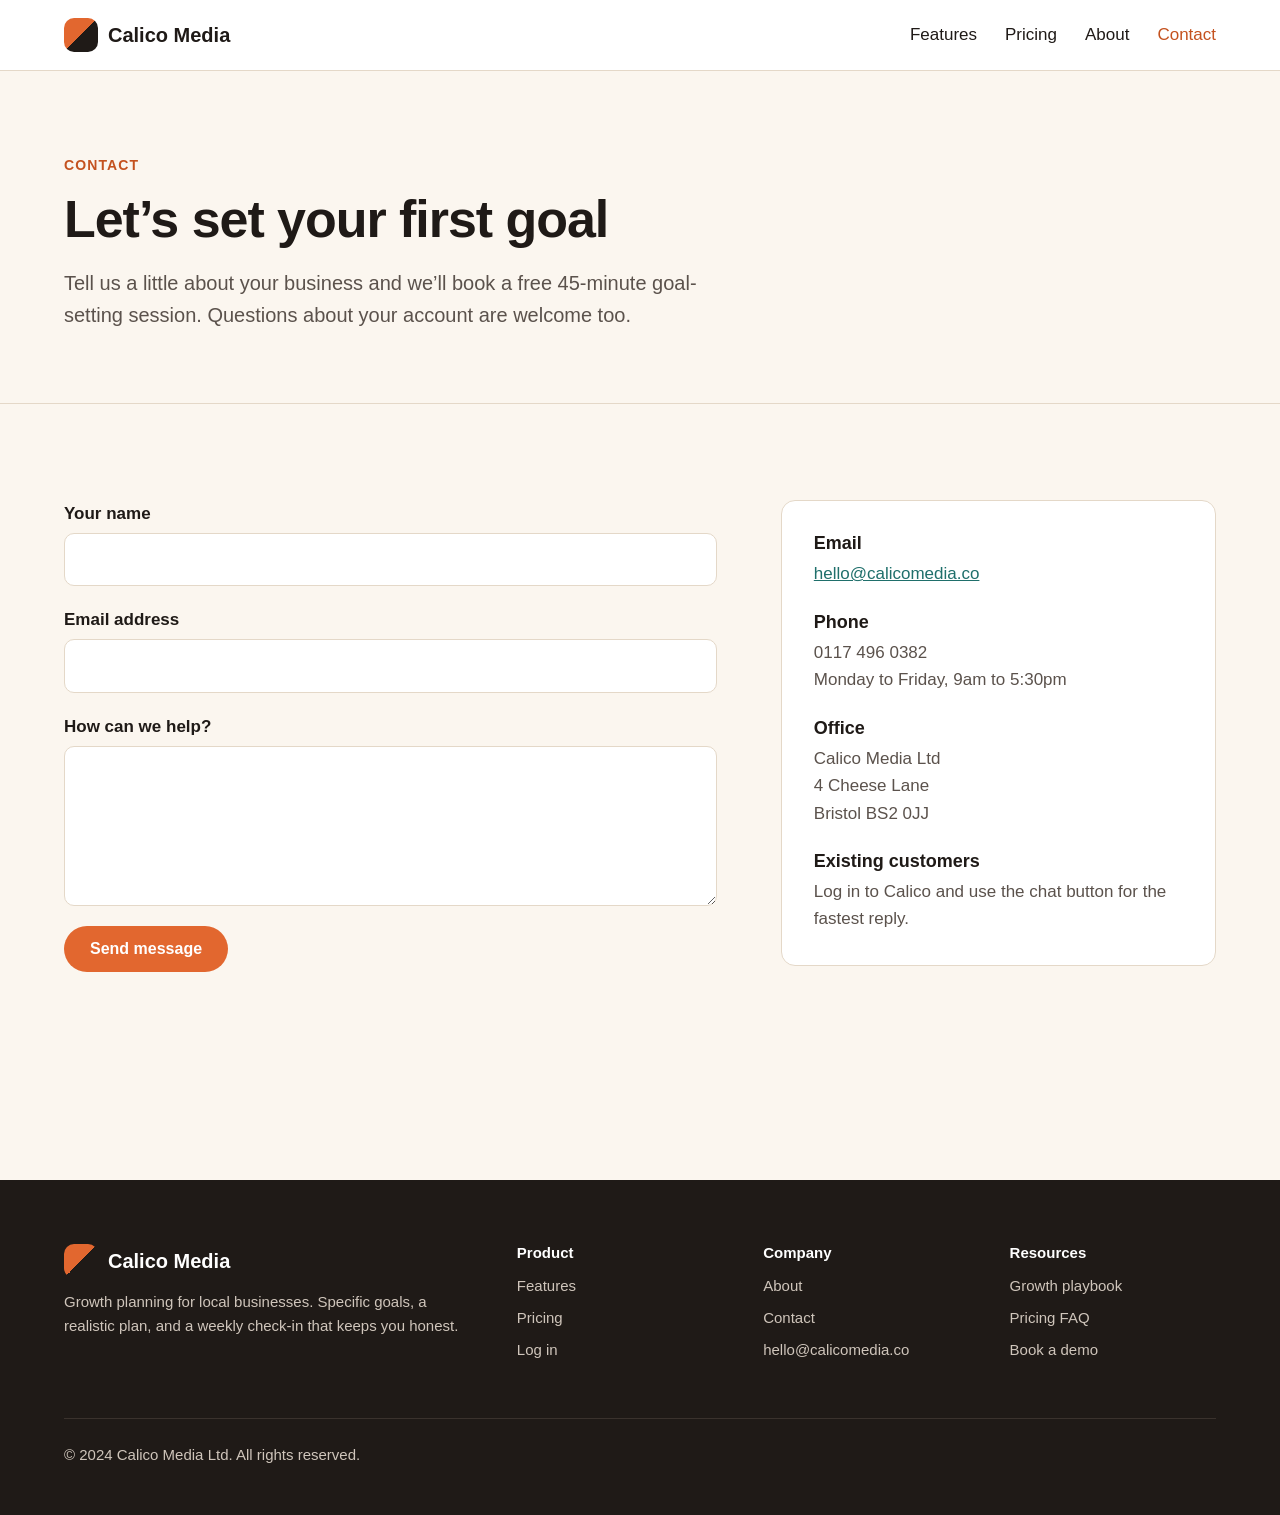
==== public/contact.html @ 4be9b362 "updated" ====
<!DOCTYPE html>
<html lang="en">
<head>
  <meta charset="utf-8">
  <meta name="viewport" content="width=device-width, initial-scale=1">
  <title>Contact | Calico Media</title>
  <meta name="description" content="Book a demo or ask us a question. We reply within one business day.">
  
  <link rel="stylesheet" href="css/styles.css">
</head>
<body>
  <header class="site-header">
    <div class="container">
      <a class="logo" href="index.html"><span class="logo-mark"></span>Calico Media</a>
      <nav aria-label="Main">
        <ul class="nav-links">
          <li><a href="features.html">Features</a></li>
          <li><a href="pricing.html">Pricing</a></li>
          <li><a href="about.html">About</a></li>
          <li><a href="contact.html" aria-current="page">Contact</a></li>
        </ul>
      </nav>
    </div>
  </header>

  <main>
    <section class="page-header">
      <div class="container">
        <span class="eyebrow">Contact</span>
        <h1>Let&rsquo;s set your first goal</h1>
        <p class="lead">Tell us a little about your business and we&rsquo;ll book a free 45-minute goal-setting session. Questions about your account are welcome too.</p>
      </div>
    </section>

    <section class="section">
      <div class="container contact-layout">
        <form class="contact-form" id="contact-form" action="/contact" method="post">
          <label for="name">Your name</label>
          <input type="text" id="name" name="name" required>

          <label for="email">Email address</label>
          <input type="email" id="email" name="email" required>

          <label for="message">How can we help?</label>
          <textarea id="message" name="message" required></textarea>

          <button class="btn" type="submit">Send message</button>
          <p class="form-status" id="form-status" role="status"></p>
        </form>

        <aside class="contact-aside">
          <h3>Email</h3>
          <p><a href="mailto:hello@calicomedia.co">hello@calicomedia.co</a></p>
          <h3>Phone</h3>
          <p>0117 496 0382<br>Monday to Friday, 9am to 5:30pm</p>
          <h3>Office</h3>
          <p>Calico Media Ltd<br>4 Cheese Lane<br>Bristol BS2 0JJ</p>
          <h3>Existing customers</h3>
          <p>Log in to Calico and use the chat button for the fastest reply.</p>
        </aside>
      </div>
    </section>
  </main>

  <footer class="site-footer">
    <div class="container">
      <div class="footer-grid">
        <div>
          <a class="logo" href="index.html"><span class="logo-mark"></span>Calico Media</a>
          <p>Growth planning for local businesses. Specific goals, a realistic plan, and a weekly check-in that keeps you honest.</p>
        </div>
        <div>
          <h4>Product</h4>
          <ul>
            <li><a href="features.html">Features</a></li>
            <li><a href="pricing.html">Pricing</a></li>
            <li><a href="https://app.calicomedia.co/login">Log in</a></li>
          </ul>
        </div>
        <div>
          <h4>Company</h4>
          <ul>
            <li><a href="about.html">About</a></li>
            <li><a href="contact.html">Contact</a></li>
            <li><a href="mailto:hello@calicomedia.co">hello@calicomedia.co</a></li>
          </ul>
        </div>
        <div>
          <h4>Resources</h4>
          <ul>
            <li><a href="index.html#playbook">Growth playbook</a></li>
            <li><a href="pricing.html#faq">Pricing FAQ</a></li>
            <li><a href="contact.html">Book a demo</a></li>
          </ul>
        </div>
      </div>
      <div class="footer-bottom">
        <p>&copy; 2024 Calico Media Ltd. All rights reserved.</p>
      </div>
    </div>
  </footer>
  <script src="js/contact.js"></script>
</body>
</html>
---- public/css/styles.css ----
/* Calico Media marketing site */

:root {
  --ink: #1f1a17;
  --ink-soft: #5b524c;
  --cream: #fbf6ef;
  --sand: #f1e7da;
  --white: #ffffff;
  --orange: #e2672f;
  --orange-dark: #c4521f;
  --teal: #1f6f6b;
  --line: #e4d8c8;
  --radius: 14px;
}

*,
*::before,
*::after {
  box-sizing: border-box;
}

@font-face {
    font-family: 'Inter';
    src: url('./fonts/Inter-Regular.ttf') format('truetype');
    font-weight: 400; /* Regular */
    font-style: normal;
}

@font-face {
    font-family: 'Inter';
    src: url('./fonts/Inter-Bold.ttf') format('truetype');
    font-weight: 700; /* Bold */
    font-style: normal;
}

@font-face {
    font-family: 'Segoe UI';
    src: url('./fonts/SegoeUI.ttf') format('truetype');
    font-weight: 400; /* Regular */
    font-style: normal;
}

@font-face {
    font-family: 'Segoe UI';
    src: url('./fonts/SegoeUI-Bold.ttf') format('truetype');
    font-weight: 700; /* Bold */
    font-style: normal;
}

body {
  max-width: 100%;
  overflow-x: hidden;
  padding: 0;
  margin: 0;
  font-family: 'Inter', 'Segoe UI', sans-serif;
  font-weight: 400;
  font-size: 17px;
  line-height: 1.6;
  color: var(--ink);
  background: var(--cream);
}

h1,
h2,
h3,
h4 {
  font-family: 'Segoe UI', sans-serif;
  font-weight: 700;
  line-height: 1.2;
  margin: 0 0 16px;
}

h1 {
  font-size: 52px;
  letter-spacing: -0.02em;
}

h2 {
  font-size: 38px;
  letter-spacing: -0.01em;
}

h3 {
  font-size: 22px;
}

p {
  margin: 0 0 16px;
}

a {
  color: var(--teal);
}

img {
  max-width: 100%;
  height: auto;
  display: block;
}

.container {
  
  max-width: 1200px;
  margin: 0 auto;
  padding: 0 24px;
}

.section {
  padding: 96px 0;
}

.section--sand {
  background: var(--sand);
}

.eyebrow {
  display: inline-block;
  font-size: 14px;
  font-weight: 700;
  letter-spacing: 0.08em;
  text-transform: uppercase;
  color: var(--orange-dark);
  margin-bottom: 12px;
}

.lead {
  font-size: 20px;
  color: var(--ink-soft);
  max-width: 640px;
}

.section-intro {
  max-width: 680px;
  margin-bottom: 48px;
}

.btn {
  display: inline-block;
  padding: 14px 26px;
  border-radius: 999px;
  background: var(--orange);
  color: var(--white);
  font-weight: 700;
  text-decoration: none;
  border: 0;
  font-size: 16px;
  font-family: inherit;
  cursor: pointer;
}

.btn:hover {
  background: var(--orange-dark);
}

.btn--ghost {
  background: transparent;
  color: inherit;
  box-shadow: inset 0 0 0 2px currentColor;
}

.btn--ghost:hover {
  background: rgba(255, 255, 255, 0.1);
}

/* Header */

.site-header {
  background: var(--white);
  border-bottom: 1px solid var(--line);
}

.site-header .container {
  display: flex;
  flex-wrap: wrap;
  align-items: center;
  justify-content: space-between;
  gap: 12px 32px;
  padding-top: 18px;
  padding-bottom: 18px;
}

.logo {
  display: flex;
  align-items: center;
  gap: 10px;
  flex-shrink: 0;
  font-size: 20px;
  font-weight: 700;
  color: var(--ink);
  text-decoration: none;
}

.logo-mark {
  width: 34px;
  height: 34px;
  border-radius: 10px;
  background: linear-gradient(135deg, var(--orange) 0%, var(--orange) 50%, var(--ink) 50%, var(--ink) 100%);
}

.nav-links {
  display: flex;
  flex-wrap: wrap;
  align-items: center;
  
  gap: 8px 28px;
  list-style: none;
  margin: 0;
  padding: 0;
}

.nav-links a {
  color: var(--ink);
  text-decoration: none;
  white-space: nowrap;
}

.nav-links a:hover,
.nav-links a[aria-current='page'] {
  color: var(--orange-dark);
}

.site-header--home {
  background: var(--ink);
  border-bottom: 0;
}

.site-header--home .logo,
.site-header--home .nav-links a {
  color: var(--white);
}

.site-header--home .logo-mark {
  background: linear-gradient(135deg, var(--orange) 0%, var(--orange) 50%, var(--white) 50%, var(--white) 100%);
}

.site-header--home .container {
  flex-wrap: wrap;
}

.site-header--home nav {
  min-width: 0;
}

.site-header--home .nav-links {
  flex-wrap: wrap;
  gap: 0;
}

.site-header--home .nav-links li {
  min-width: 0;
}

.site-header--home .nav-links a {
  display: block;
  padding: 0 14px;
  white-space: nowrap;
}

.site-header--home .nav-links li:last-child {
  flex-shrink: 0;
}

.site-header--home .nav-links .btn {
  margin-left: 12px;
  padding: 10px 20px;
}

/* Home hero */

.hero {
  background: var(--ink);
  color: var(--white);
  padding: 56px 0 88px;
}

.hero-inner {
  display: flex;
  align-items: center;
  gap: 56px;
  flex-direction: column-reverse;
}

.hero-text {
  flex: 1;
}

.hero-text .lead {
  color: #d9cfc5;
}

.hero-actions {
  display: flex;
  flex-wrap: wrap;
  gap: 12px;
  margin-top: 32px;
}

.hero-media {
  max-width: 600px;
  flex-shrink: 1;
  width: 100%;
}

.hero-image {
  width: 100%;
  aspect-ratio: 4 / 3;
  object-fit: cover;
  border-radius: var(--radius);
  display: block;
}

/* Trust strip */

.trust {
  padding: 40px 0;
  border-bottom: 1px solid var(--line);
  text-align: center;
}

.trust p {
  color: var(--ink-soft);
  font-size: 15px;
}

.trust-list {
  display: flex;
  flex-wrap: wrap;
  justify-content: center;
  gap: 12px 40px;
  list-style: none;
  margin: 0;
  padding: 0;
  font-weight: 700;
  font-size: 18px;
  color: #8a7d72;
}

/* Steps */

.steps {
  display: grid;
  grid-template-columns: repeat(auto-fit, minmax(240px, 1fr));
  gap: 24px;
}

.step {
  background: var(--white);
  border: 1px solid var(--line);
  border-radius: var(--radius);
  padding: 32px;
}

.step-number {
  display: inline-flex;
  align-items: center;
  justify-content: center;
  width: 40px;
  height: 40px;
  border-radius: 50%;
  background: var(--sand);
  color: var(--orange-dark);
  font-weight: 700;
  margin-bottom: 16px;
}

/* Check list */

.check-list {
  list-style: none;
  margin: 24px 0 0;
  padding: 0;
}

.check-list li {
  position: relative;
  padding-left: 32px;
  margin-bottom: 14px;
}

.check-list li::before {
  content: '';
  position: absolute;
  left: 0;
  top: 6px;
  width: 16px;
  height: 16px;
  border-radius: 50%;
  background: var(--teal);
  box-shadow: inset 0 0 0 4px #cfe6e4;
}

/* FAQ */

.faq {
  max-width: 820px;
}

.faq details {
  border-top: 1px solid var(--line);
  padding: 20px 0;
}

.faq details:last-child {
  border-bottom: 1px solid var(--line);
}

.faq summary {
  font-weight: 700;
  font-size: 19px;
  cursor: pointer;
}

.faq details p {
  margin-top: 12px;
  color: var(--ink-soft);
}

/* Feature rows */

.feature-row {
  display: grid;
  grid-template-columns: 1fr 1fr;
  gap: 64px;
  align-items: center;
  margin-bottom: 96px;
}

.feature-row:last-child {
  margin-bottom: 0;
}

.feature-row--reverse .feature-media {
  order: 2;
}

.feature-media img {
  display: block;
  width: 100%;
  aspect-ratio: 4 / 3;
  object-fit: cover;
  border-radius: var(--radius);
}

/* Playbook */

 .playbook-grid {
  display: grid;
  grid-template-columns: repeat(auto-fit, minmax(300px, 1fr));
  gap: 28px;
}


/* Card grid */

.card-grid {
  display: grid;
  grid-template-columns: repeat(3, 1fr);
  gap: 28px;
}

.card {
  background: var(--white);
  border: 1px solid var(--line);
  border-radius: var(--radius);
  overflow: hidden;
}

.card img {
  display: block;
  width: 100%;
  aspect-ratio: 16 / 10;
  object-fit: cover;
}

.card-body {
  padding: 24px 28px 28px;
}

.card-body p {
  color: var(--ink-soft);
}

.card-tag {
  font-size: 13px;
  font-weight: 700;
  text-transform: uppercase;
  letter-spacing: 0.06em;
  color: var(--teal);
}

.icon-dot {
  width: 44px;
  height: 44px;
  border-radius: 12px;
  background: var(--sand);
  margin-bottom: 18px;
  position: relative;
}

.icon-dot::after {
  content: '';
  position: absolute;
  inset: 13px;
  border-radius: 50%;
  background: var(--orange);
}

/* CTA band */

.cta-band {
  background: var(--ink);
  color: var(--white);
  border-radius: 24px;
  overflow: hidden;
}

.cta-band img {
  display: block;
  width: 100%;
  aspect-ratio: 21 / 8;
  object-fit: cover;
}

.cta-body {
  padding: 48px;
  display: flex;
  flex-wrap: wrap;
  align-items: center;
  justify-content: space-between;
  gap: 24px;
}

.cta-body h2 {
  margin: 0;
  max-width: 620px;
}

/* Page header (inner pages) */

.page-header {
  padding: 80px 0 56px;
  border-bottom: 1px solid var(--line);
}

/* Pricing */

.pricing-grid {
  display: grid;
  grid-template-columns: repeat(auto-fit, minmax(260px, 1fr));
  gap: 24px;
  align-items: stretch;
}

.pricing-card {
  background: var(--white);
  border: 1px solid var(--line);
  border-radius: var(--radius);
  padding: 36px 32px;
  display: flex;
  flex-direction: column;
}

.pricing-card--featured {
  border: 2px solid var(--orange);
  box-shadow: 0 24px 48px rgba(226, 103, 47, 0.14);
}

.plan-badge {
  align-self: flex-start;
  font-size: 13px;
  font-weight: 700;
  background: var(--orange);
  color: var(--white);
  border-radius: 999px;
  padding: 4px 12px;
  margin-bottom: 16px;
}

.price {
  font-size: 48px;
  font-weight: 700;
  margin: 8px 0 4px;
}

.price small {
  font-size: 17px;
  font-weight: 400;
  color: var(--ink-soft);
}

.pricing-card .check-list {
  flex: 1;
  margin-bottom: 28px;
}

.pricing-card .btn {
  text-align: center;
}

.pricing-note {
  margin-top: 32px;
  color: var(--ink-soft);
  font-size: 15px;
}

/* About */

.stats {
  display: grid;
  grid-template-columns: repeat(auto-fit, minmax(160px, 1fr));
  gap: 16px;
}

.stat {
  background: var(--white);
  border: 1px solid var(--line);
  border-radius: var(--radius);
  padding: 28px 20px;
}

.stat-number {
  display: block;
  font-size: 48px;
  font-weight: 700;
  color: var(--orange-dark);
}

.stat-label {
  display: block;
  font-size: 15px;
  color: var(--ink-soft);
}

.prose {
  max-width: 720px;
}

.team-grid {
  display: grid;
  grid-template-columns: repeat(auto-fit, minmax(220px, 1fr));
  gap: 24px;
}

.person {
  background: var(--white);
  border: 1px solid var(--line);
  border-radius: var(--radius);
  padding: 28px;
}

.avatar {
  width: 56px;
  height: 56px;
  border-radius: 50%;
  background: var(--sand);
  color: var(--orange-dark);
  display: flex;
  align-items: center;
  justify-content: center;
  font-weight: 700;
  margin-bottom: 16px;
}

.person p {
  color: var(--ink-soft);
  font-size: 15px;
  margin: 0;
}

/* Contact */

.contact-layout {
  display: grid;
  grid-template-columns: 3fr 2fr;
  gap: 64px;
}

.contact-form label {
  display: block;
  font-weight: 700;
  margin-bottom: 6px;
}

.contact-form input,
.contact-form textarea {
  display: block;
  width: 100%;
  font: inherit;
  padding: 12px 14px;
  border: 1px solid var(--line);
  border-radius: 10px;
  background: var(--white);
  margin-bottom: 20px;
}

.contact-form textarea {
  min-height: 160px;
  resize: vertical;
}

.form-status {
  margin-top: 16px;
  font-weight: 700;
}

.form-status--success {
  color: var(--teal);
}

.form-status--error {
  color: #b3261e;
}

.contact-aside {
  background: var(--white);
  border: 1px solid var(--line);
  border-radius: var(--radius);
  padding: 32px;
  align-self: start;
}

.contact-aside h3 {
  font-size: 18px;
  margin-top: 24px;
  margin-bottom: 6px;
}

.contact-aside h3:first-child {
  margin-top: 0;
}

.contact-aside p {
  color: var(--ink-soft);
  margin: 0;
}

/* Footer */

.site-footer {
  background: var(--ink);
  color: #cfc5bb;
  padding: 64px 0 32px;
  margin-top: 96px;
  font-size: 15px;
}

.footer-grid {
  display: grid;
  grid-template-columns: 2fr 1fr 1fr 1fr;
  gap: 40px;
}

.site-footer h4 {
  color: var(--white);
  font-size: 15px;
  margin-bottom: 12px;
}

.site-footer ul {
  list-style: none;
  margin: 0;
  padding: 0;
}

.site-footer li {
  margin-bottom: 8px;
}

.site-footer a {
  color: #cfc5bb;
  text-decoration: none;
}

.site-footer a:hover {
  color: var(--white);
}

.site-footer .logo {
  color: var(--white);
  margin-bottom: 12px;
}

.footer-bottom {
  border-top: 1px solid #3a322d;
  margin-top: 48px;
  padding-top: 24px;
}

@media (max-width: 950px) {
  .nav-links {
    
    gap: 15px;
    padding: 15px 20px;
  }
}

@media (max-width: 768px) {
  h1 {
    font-size: 40px;
  }

  h2 {
    font-size: 30px;
  }

  .section {
    padding: 64px 0;
  }

  .feature-row {
    grid-template-columns: 1fr;
    gap: 32px;
    margin-bottom: 64px;
  }

  .feature-row--reverse .feature-media {
    order: 0;
  }

  .card-grid {
    grid-template-columns: repeat(2, 1fr);
  }

  .contact-layout {
    grid-template-columns: 1fr;
    gap: 40px;
  }

  .footer-grid {
    grid-template-columns: 1fr 1fr;
  }
}
/*
@media (max-width: 600px) {
   .playbook-grid {
    grid-template-columns: 1fr;
  }
}
*/

@media (max-width: 480px) {
  body {
    overflow-x: hidden;
  }


  
  h1 {
    font-size: 34px;
  }

  .card-grid {
    
    grid-template-columns: 1fr;
  }

  
  .cta-body {
    padding: 32px 24px;
  }

  .footer-grid {
    grid-template-columns: 1fr;
  }

}
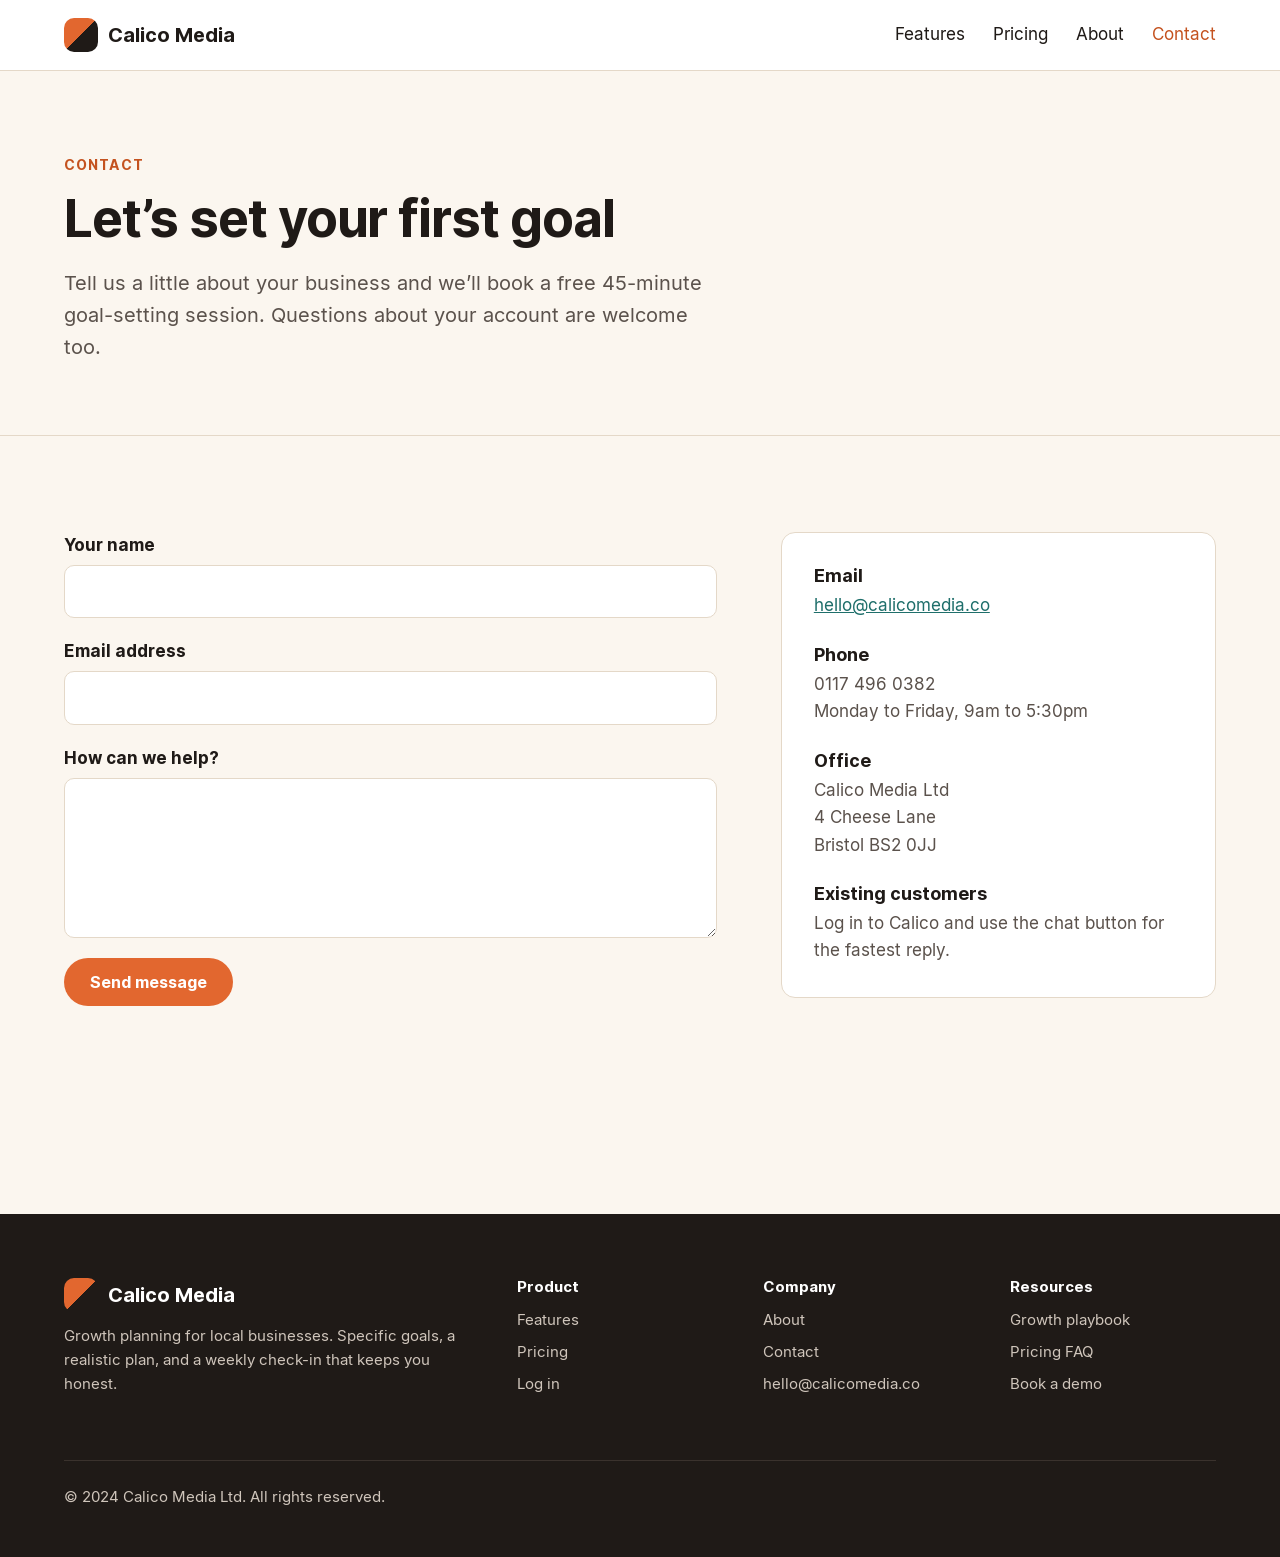
==== commit e3bae99b: "updated javascript" ====
--- a/public/contact.html
+++ b/public/contact.html
@@ -5,7 +5,9 @@
   <meta name="viewport" content="width=device-width, initial-scale=1">
   <title>Contact | Calico Media</title>
   <meta name="description" content="Book a demo or ask us a question. We reply within one business day.">
-  
+  <link rel="preconnect" href="https://fonts.googleapis.com">
+  <link rel="preconnect" href="https://fonts.gstatic.com" crossorigin>
+  <link href="https://fonts.googleapis.com/css2?family=Inter:wght@100;200;300;400;500;600;700;800;900&display=swap" rel="stylesheet">
   <link rel="stylesheet" href="css/styles.css">
 </head>
 <body>
@@ -40,6 +42,8 @@
 
           <label for="email">Email address</label>
           <input type="email" id="email" name="email" required>
+
+          <input type="text" id="dupe" name="dupe" style="display: none;" tabindex="-1" autocomplete="off">
 
           <label for="message">How can we help?</label>
           <textarea id="message" name="message" required></textarea>
--- a/public/css/styles.css
+++ b/public/css/styles.css
@@ -21,38 +21,27 @@
 
 @font-face {
     font-family: 'Inter';
-    src: url('./fonts/Inter-Regular.ttf') format('truetype');
-    font-weight: 400; /* Regular */
+    src: url('../fonts/Inter-Regular.woff2') format('woff2');
+    font-weight: 400; 
     font-style: normal;
 }
+
 
 @font-face {
     font-family: 'Inter';
-    src: url('./fonts/Inter-Bold.ttf') format('truetype');
-    font-weight: 700; /* Bold */
+    src: url('../fonts/Inter-Bold.woff2') format('woff2');
+    font-weight: 700;
     font-style: normal;
 }
 
-@font-face {
-    font-family: 'Segoe UI';
-    src: url('./fonts/SegoeUI.ttf') format('truetype');
-    font-weight: 400; /* Regular */
-    font-style: normal;
-}
-
-@font-face {
-    font-family: 'Segoe UI';
-    src: url('./fonts/SegoeUI-Bold.ttf') format('truetype');
-    font-weight: 700; /* Bold */
-    font-style: normal;
-}
+
 
 body {
   max-width: 100%;
   overflow-x: hidden;
   padding: 0;
   margin: 0;
-  font-family: 'Inter', 'Segoe UI', sans-serif;
+  font-family: 'Inter', sans-serif;
   font-weight: 400;
   font-size: 17px;
   line-height: 1.6;
@@ -64,7 +53,7 @@
 h2,
 h3,
 h4 {
-  font-family: 'Segoe UI', sans-serif;
+  font-family: 'Inter', sans-serif;
   font-weight: 700;
   line-height: 1.2;
   margin: 0 0 16px;
@@ -830,13 +819,6 @@
     grid-template-columns: 1fr 1fr;
   }
 }
-/*
-@media (max-width: 600px) {
-   .playbook-grid {
-    grid-template-columns: 1fr;
-  }
-}
-*/
 
 @media (max-width: 480px) {
   body {
